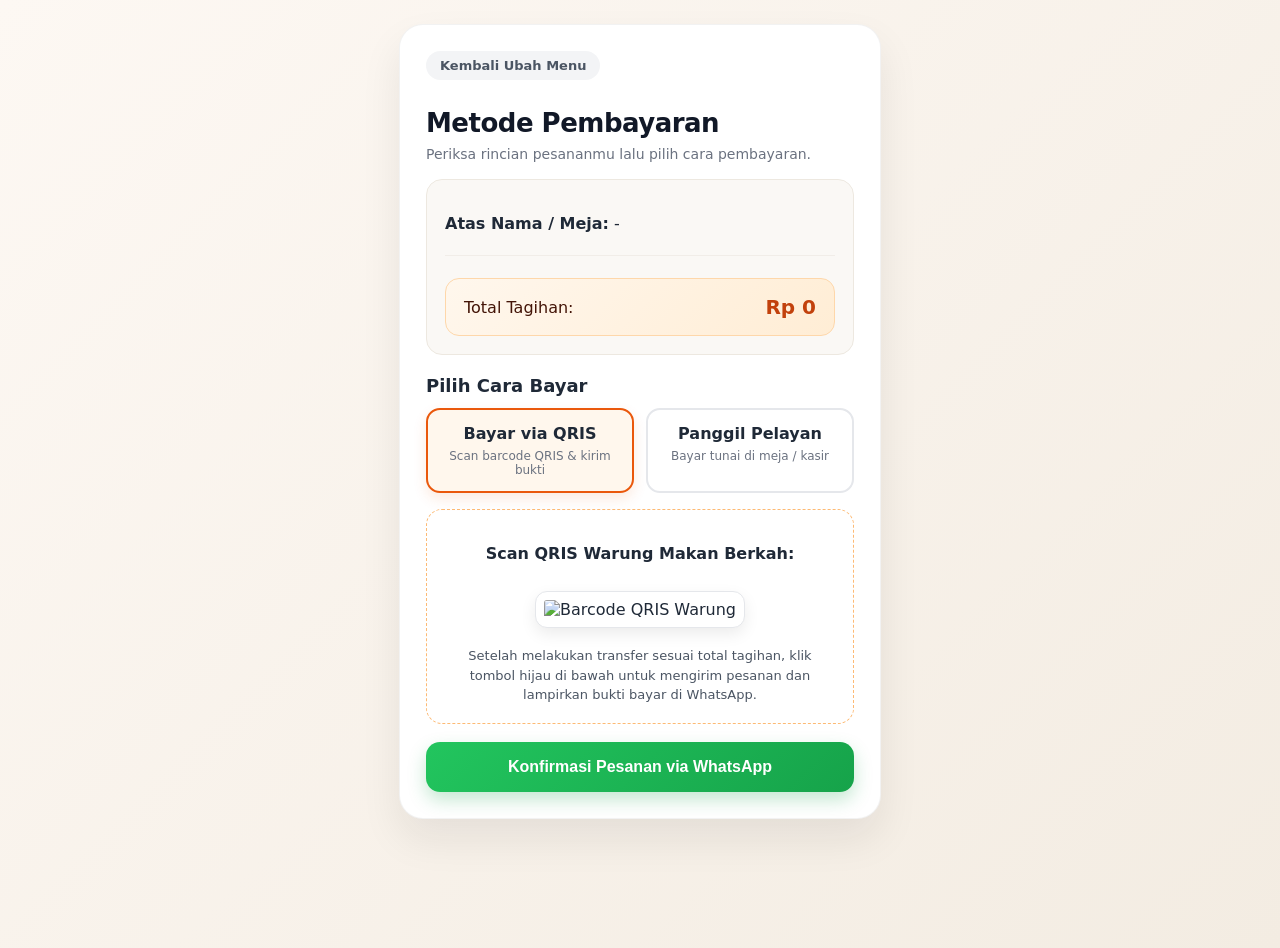
==== Pembayaran.html @ 480a2605 "Add files via upload" ====
<!DOCTYPE html>
<html>
<head>
  <title>Pembayaran - Warung Makan Berkah</title>
  <link rel="stylesheet" href="style.css">
</head>
<body>
  <div class="kartu-warung" style="max-width: 480px;">
    <div class="isi-konten">
      <a href="index.html" class="tombol-kembali">Kembali Ubah Menu</a>
      
      <h1>Metode Pembayaran</h1>
      <p class="deskripsi">Periksa rincian pesananmu lalu pilih cara pembayaran.</p>

      <!-- Ringkasan Pesanan dari Halaman Sebelumnya -->
      <div class="kotak-ringkasan">
        <p><strong>Atas Nama / Meja:</strong> <span id="tampilNama">-</span></p>
        <pre id="tampilRincian" class="teks-rincian"></pre>
        <hr>
        <div class="kotak-total" style="margin: 10px 0 0 0;">
          <span>Total Tagihan:</span>
          <strong id="tampilTotal">Rp 0</strong>
        </div>
      </div>

      <h3>Pilih Cara Bayar</h3>

      <!-- Dua Pilihan Pembayaran -->
      <div class="pilihan-bayar">
        <div id="pilihQris" class="kartu-metode aktif">
          <strong>Bayar via QRIS</strong>
          <p>Scan barcode QRIS & kirim bukti</p>
        </div>

        <div id="pilihPelayan" class="kartu-metode">
          <strong>Panggil Pelayan</strong>
          <p>Bayar tunai di meja / kasir</p>
        </div>
      </div>

      <!-- Tampilan Khusus Jika Memilih QRIS -->
      <div id="kotakQris" class="kotak-info-bayar">
        <p><strong>Scan QRIS Warung Makan Berkah:</strong></p>
        <img src="qris.jpg" alt="Barcode QRIS Warung" class="gambar-qris">
        <p class="catatan-kecil">Setelah melakukan transfer sesuai total tagihan, klik tombol hijau di bawah untuk mengirim pesanan dan lampirkan bukti bayar di WhatsApp.</p>
      </div>

      <!-- Tampilan Khusus Jika Memilih Panggil Pelayan -->
      <div id="kotakPelayan" class="kotak-info-bayar" style="display: none;">
        <p><strong>Panggil Pelayan / Bayar Tunai</strong></p>
        <p class="catatan-kecil">Klik tombol hijau di bawah agar pesananmu langsung masuk ke dapur dan pelayan kami segera menghampiri mejamu untuk pembayaran tunai.</p>
      </div>

      <button id="btnKonfirmasiWa" class="tombol-wa">Konfirmasi Pesanan via WhatsApp</button>
    </div>
  </div>

  <script src="pembayaran.js"></script>
</body>
</html>
---- style.css ----
/* === 1. LATAR BELAKANG & FONT UTAMA === */
body {
  background: linear-gradient(135deg, #fdf8f3 0%, #f3ece2 100%);
  font-family: 'Segoe UI', system-ui, -apple-system, sans-serif;
  color: #1f2937;
  margin: 0;
  padding: 24px 16px;
  min-height: 100vh;
}

/* === 2. WADAH UTAMA (KARTU RESTORAN) === */
.kartu-warung {
  max-width: 840px;
  margin: 0 auto;
  background-color: #ffffff;
  border-radius: 24px;
  overflow: hidden;
  border: 1px solid rgba(0, 0, 0, 0.05);
  box-shadow: 0 20px 40px rgba(28, 25, 23, 0.08);
}

.foto-banner {
  width: 100%;
  height: 210px;
  object-fit: cover;
  display: block;
}

.isi-konten {
  padding: 26px;
}

/* === 3. HEADER & INFO WARUNG === */
.label-buka {
  display: inline-block;
  background-color: #dcfce7;
  color: #15803d;
  font-size: 12px;
  font-weight: 700;
  letter-spacing: 0.3px;
  padding: 6px 14px;
  border-radius: 999px;
  box-shadow: 0 2px 6px rgba(22, 163, 74, 0.15);
}

h1 {
  margin: 14px 0 6px 0;
  font-size: 26px;
  font-weight: 800;
  color: #111827;
  letter-spacing: -0.5px;
}

h3 {
  font-size: 18px;
  color: #1f2937;
  margin: 0 0 12px 0;
}

.deskripsi {
  color: #6b7280;
  font-size: 14px;
  line-height: 1.5;
  margin-top: 0;
}

hr {
  border: none;
  height: 1px;
  background-color: #f1ede8;
  margin: 22px 0;
}

/* === 4. KATEGORI & SUB-KATEGORI === */
.judul-kategori {
  margin: 22px 0 12px 0;
  color: #1f2937;
  font-size: 16px;
  font-weight: 700;
  border-left: 4px solid #ea580c;
  padding-left: 10px;
}

.sub-kategori {
  display: inline-block;
  font-size: 12px;
  font-weight: 700;
  padding: 5px 14px;
  border-radius: 999px;
  margin: 10px 0 12px 0;
}

.sub-cold {
  background-color: #e0f2fe;
  color: #0369a1;
}

.sub-hot {
  background-color: #fee2e2;
  color: #b91c1c;
}

/* === 5. RAK MENU KE SAMPING & CUSTOM SCROLLBAR === */
.wadah-menu-samping {
  display: flex;
  gap: 14px;
  overflow-x: auto;
  padding: 4px 2px 14px 2px;
  scroll-behavior: smooth;
}

/* Mempercantik garis scroll agar tipis dan modern */
.wadah-menu-samping::-webkit-scrollbar {
  height: 6px;
}

.wadah-menu-samping::-webkit-scrollbar-track {
  background: #f5f2ed;
  border-radius: 10px;
}

.wadah-menu-samping::-webkit-scrollbar-thumb {
  background: #d6cfc7;
  border-radius: 10px;
}

.wadah-menu-samping::-webkit-scrollbar-thumb:hover {
  background: #ea580c;
}

/* === 6. KARTU MASING-MASING MENU === */
.baris-menu {
  flex: 0 0 148px;
  display: flex;
  flex-direction: column;
  justify-content: space-between;
  align-items: center;
  text-align: center;
  background-color: #ffffff;
  border: 1.5px solid #ede8e0;
  border-radius: 16px;
  padding: 16px 12px;
  transition: all 0.2s ease;
}

.baris-menu:hover {
  transform: translateY(-4px);
  border-color: #fdba74;
  box-shadow: 0 10px 20px rgba(234, 88, 12, 0.1);
}

.baris-menu strong {
  font-size: 14px;
  color: #1f2937;
  line-height: 1.3;
}

.harga {
  margin: 8px 0 12px 0;
  color: #ea580c;
  font-weight: 800;
  font-size: 14px;
  font-variant-numeric: tabular-nums;
}

.kotak-jumlah {
  width: 68px;
  padding: 8px;
  text-align: center;
  border: 1.5px solid #d1d5db;
  border-radius: 10px;
  font-size: 15px;
  font-weight: 700;
  color: #111827;
  background-color: #f9fafb;
  transition: all 0.2s ease;
}

.kotak-jumlah:focus {
  outline: none;
  border-color: #ea580c;
  background-color: #ffffff;
  box-shadow: 0 0 0 3px rgba(234, 88, 12, 0.15);
}

/* === 7. TOTAL PEMBAYARAN & TOMBOL AKSI === */
.kotak-total {
  display: flex;
  justify-content: space-between;
  align-items: center;
  background: linear-gradient(135deg, #fff7ed 0%, #ffedd5 100%);
  border: 1px solid #fed7aa;
  padding: 16px 18px;
  border-radius: 14px;
  margin: 18px 0;
  font-size: 16px;
  color: #431407;
}

.kotak-total strong {
  font-size: 20px;
  color: #c2410c;
}

.kotak-nama {
  width: 100%;
  padding: 14px 16px;
  box-sizing: border-box;
  border: 1.5px solid #d1d5db;
  border-radius: 12px;
  margin-bottom: 14px;
  font-size: 14px;
  transition: all 0.2s ease;
}

.kotak-nama:focus {
  outline: none;
  border-color: #ea580c;
  box-shadow: 0 0 0 3px rgba(234, 88, 12, 0.15);
}

.tombol-wa {
  width: 100%;
  background: linear-gradient(135deg, #22c55e 0%, #16a34a 100%);
  color: white;
  border: none;
  padding: 16px;
  border-radius: 14px;
  font-size: 16px;
  font-weight: 700;
  cursor: pointer;
  box-shadow: 0 8px 18px rgba(22, 163, 74, 0.25);
  transition: all 0.2s ease;
}

.tombol-wa:hover {
  transform: translateY(-2px);
  box-shadow: 0 12px 22px rgba(22, 163, 74, 0.35);
}

.tombol-wa:active {
  transform: translateY(0);
}

/* === 8. DESAIN HALAMAN PEMBAYARAN (pembayaran.html) === */
.tombol-kembali {
  display: inline-block;
  text-decoration: none;
  color: #4b5563;
  background-color: #f3f4f6;
  padding: 7px 14px;
  border-radius: 999px;
  font-size: 13px;
  font-weight: 600;
  margin-bottom: 14px;
  transition: background-color 0.2s ease;
}

.tombol-kembali:hover {
  background-color: #e5e7eb;
  color: #111827;
}

.kotak-ringkasan {
  background-color: #faf8f5;
  border: 1px solid #ede8e0;
  border-radius: 16px;
  padding: 18px;
  margin-bottom: 20px;
}

.teks-rincian {
  font-family: inherit;
  font-size: 14px;
  line-height: 1.6;
  color: #374151;
  white-space: pre-wrap;
  margin: 10px 0;
}

.pilihan-bayar {
  display: grid;
  grid-template-columns: 1fr 1fr;
  gap: 12px;
  margin-bottom: 16px;
}

.kartu-metode {
  border: 2px solid #e5e7eb;
  border-radius: 14px;
  padding: 14px;
  text-align: center;
  cursor: pointer;
  background-color: #ffffff;
  transition: all 0.2s ease;
}

.kartu-metode:hover {
  border-color: #fdba74;
}

.kartu-metode p {
  margin: 6px 0 0 0;
  font-size: 12px;
  color: #6b7280;
}

.kartu-metode.aktif {
  border-color: #ea580c;
  background-color: #fff7ed;
  box-shadow: 0 6px 14px rgba(234, 88, 12, 0.12);
}

.kotak-info-bayar {
  background-color: #ffffff;
  border: 1.5px dashed #fdba74;
  border-radius: 16px;
  padding: 18px;
  text-align: center;
  margin-bottom: 18px;
}

.gambar-qris {
  width: 220px;
  max-width: 100%;
  border-radius: 12px;
  margin: 12px 0;
  padding: 8px;
  background-color: #ffffff;
  border: 1px solid #e5e7eb;
  box-shadow: 0 6px 16px rgba(0, 0, 0, 0.08);
}

.catatan-kecil {
  font-size: 13px;
  line-height: 1.5;
  color: #4b5563;
  margin: 6px 0 0 0;
}
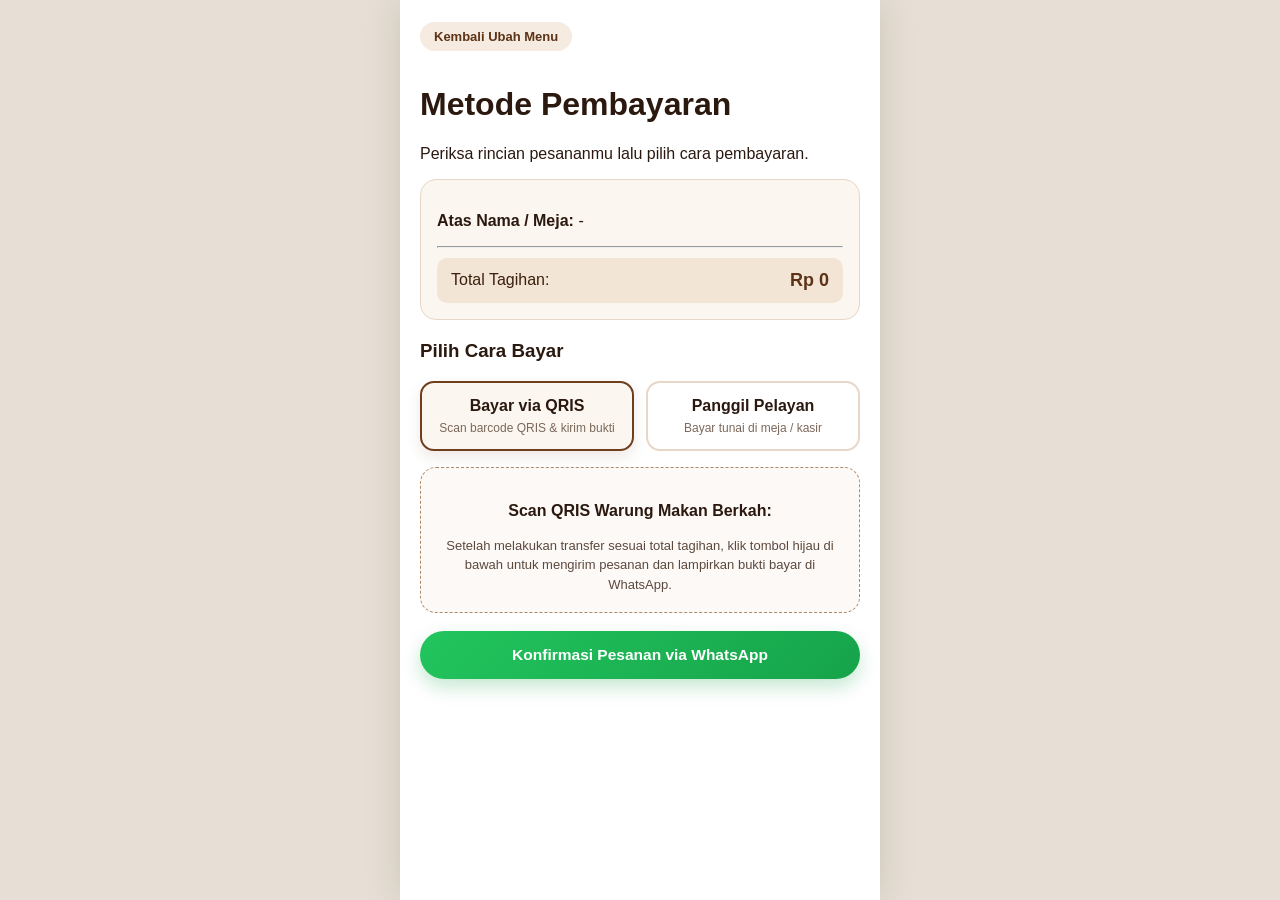
==== commit 7c8d5bd9: "Add files via upload" ====
--- a/Pembayaran.html
+++ b/Pembayaran.html
@@ -41,7 +41,7 @@
       <!-- Tampilan Khusus Jika Memilih QRIS -->
       <div id="kotakQris" class="kotak-info-bayar">
         <p><strong>Scan QRIS Warung Makan Berkah:</strong></p>
-        <img src="qris.jpg" alt="Barcode QRIS Warung" class="gambar-qris">
+        <!-- Tambahkan foto QRIS sebagai qris.jpg di folder proyek untuk menampilkan kode pembayaran. -->
         <p class="catatan-kecil">Setelah melakukan transfer sesuai total tagihan, klik tombol hijau di bawah untuk mengirim pesanan dan lampirkan bukti bayar di WhatsApp.</p>
       </div>
 
--- a/style.css
+++ b/style.css
@@ -1,271 +1,682 @@
-/* === 1. LATAR BELAKANG & FONT UTAMA === */
+/* === RESET & DASAR === */
+* {
+  box-sizing: border-box;
+  -webkit-tap-highlight-color: transparent;
+}
+
+html {
+  scroll-behavior: smooth;
+}
+
 body {
-  background: linear-gradient(135deg, #fdf8f3 0%, #f3ece2 100%);
-  font-family: 'Segoe UI', system-ui, -apple-system, sans-serif;
-  color: #1f2937;
   margin: 0;
-  padding: 24px 16px;
+  padding: 0;
+  background-color: #e7dfd5;
+  font-family: -apple-system, BlinkMacSystemFont, 'Segoe UI', Roboto, Helvetica, Arial, sans-serif;
+  color: #2b1910;
+}
+
+.app-shell {
+  max-width: 480px;
+  margin: 0 auto;
+  background-color: #ffffff;
   min-height: 100vh;
-}
-
-/* === 2. WADAH UTAMA (KARTU RESTORAN) === */
-.kartu-warung {
-  max-width: 840px;
-  margin: 0 auto;
-  background-color: #ffffff;
-  border-radius: 24px;
+  position: relative;
+  box-shadow: 0 0 35px rgba(43, 25, 16, 0.14);
+  padding-bottom: 95px;
+}
+
+/* === 1. HERO BANNER === */
+.hero-banner {
+  position: relative;
+  width: 100%;
+  height: 190px;
+  background-color: #3e2212;
   overflow: hidden;
-  border: 1px solid rgba(0, 0, 0, 0.05);
-  box-shadow: 0 20px 40px rgba(28, 25, 23, 0.08);
-}
-
-.foto-banner {
-  width: 100%;
-  height: 210px;
+}
+
+.hero-img {
+  width: 100%;
+  height: 100%;
   object-fit: cover;
   display: block;
 }
 
-.isi-konten {
-  padding: 26px;
-}
-
-/* === 3. HEADER & INFO WARUNG === */
-.label-buka {
-  display: inline-block;
+.hero-overlay {
+  position: absolute;
+  inset: 0;
+  background: linear-gradient(to bottom, rgba(28, 15, 8, 0.25), rgba(28, 15, 8, 0.55));
+}
+
+/* === 2. FLOATING MERCHANT CARD === */
+.merchant-card {
+  position: relative;
+  margin: -34px 14px 12px 14px;
+  background-color: #ffffff;
+  border-radius: 18px;
+  padding: 16px;
+  box-shadow: 0 8px 24px rgba(43, 25, 16, 0.1);
+  border: 1px solid #f0e6dc;
+}
+
+.merchant-badges {
+  display: flex;
+  justify-content: space-between;
+  align-items: center;
+  margin-bottom: 8px;
+}
+
+.badge-partner {
+  background: linear-gradient(135deg, #6f3e1d, #4a2711);
+  color: #fff8f0;
+  font-size: 11px;
+  font-weight: 700;
+  padding: 4px 10px;
+  border-radius: 6px;
+  letter-spacing: 0.2px;
+}
+
+.badge-open {
   background-color: #dcfce7;
   color: #15803d;
+  font-size: 11px;
+  font-weight: 700;
+  padding: 4px 10px;
+  border-radius: 999px;
+}
+
+.merchant-title {
+  margin: 0 0 4px 0;
+  font-size: 21px;
+  font-weight: 800;
+  color: #2b1910;
+  letter-spacing: -0.3px;
+}
+
+.merchant-subtitle {
+  margin: 0 0 12px 0;
+  font-size: 13px;
+  color: #7c6758;
+}
+
+.merchant-stats {
+  display: flex;
+  align-items: center;
+  justify-content: space-between;
+  background-color: #faf5ef;
+  border: 1px solid #efe4d8;
+  border-radius: 12px;
+  padding: 10px 12px;
+  margin-bottom: 12px;
+}
+
+.stat-item {
+  display: flex;
+  flex-direction: column;
+  align-items: center;
+  flex: 1;
+}
+
+.stat-item strong {
+  font-size: 13px;
+  font-weight: 800;
+  color: #4a2711;
+}
+
+.stat-item span {
+  font-size: 11px;
+  color: #8c7566;
+  margin-top: 2px;
+}
+
+.stat-divider {
+  width: 1px;
+  height: 24px;
+  background-color: #e4d5c7;
+}
+
+/* Search Bar */
+.search-box {
+  display: flex;
+  align-items: center;
+  background-color: #f6f0ea;
+  border: 1.5px solid #e6d8ca;
+  border-radius: 12px;
+  padding: 0 12px;
+  transition: all 0.2s ease;
+}
+
+.search-box:focus-within {
+  background-color: #ffffff;
+  border-color: #6f3e1d;
+  box-shadow: 0 0 0 3px rgba(111, 62, 29, 0.12);
+}
+
+.search-icon {
+  font-size: 14px;
+  margin-right: 8px;
+  opacity: 0.7;
+}
+
+.search-box input {
+  width: 100%;
+  border: none;
+  background: transparent;
+  padding: 10px 0;
+  font-size: 13.5px;
+  color: #2b1910;
+  outline: none;
+}
+
+/* === 3. STICKY TABS === */
+.sticky-tabs {
+  position: sticky;
+  top: 0;
+  z-index: 20;
+  background-color: #ffffff;
+  display: flex;
+  gap: 8px;
+  padding: 10px 16px;
+  overflow-x: auto;
+  border-bottom: 1px solid #efe5db;
+}
+
+.sticky-tabs::-webkit-scrollbar {
+  display: none;
+}
+
+.tab-pill {
+  text-decoration: none;
+  white-space: nowrap;
+  font-size: 13px;
+  font-weight: 700;
+  color: #6f3e1d;
+  background-color: #f8f2ec;
+  border: 1px solid #e6d7c8;
+  padding: 7px 14px;
+  border-radius: 999px;
+  transition: all 0.2s ease;
+}
+
+.tab-pill.active,
+.tab-pill:hover {
+  background-color: #5c3317;
+  color: #ffffff;
+  border-color: #5c3317;
+}
+
+/* === 4. KATEGORI & KARTU MENU (ALA GOFOOD / GACOAN) === */
+.menu-section {
+  padding: 16px 16px 4px 16px;
+  scroll-margin-top: 52px;
+}
+
+.section-header {
+  display: flex;
+  justify-content: space-between;
+  align-items: center;
+  margin-bottom: 6px;
+}
+
+.section-header h2 {
+  margin: 0;
+  font-size: 17px;
+  font-weight: 800;
+  color: #2b1910;
+}
+
+.section-count {
   font-size: 12px;
-  font-weight: 700;
-  letter-spacing: 0.3px;
-  padding: 6px 14px;
-  border-radius: 999px;
-  box-shadow: 0 2px 6px rgba(22, 163, 74, 0.15);
-}
-
-h1 {
-  margin: 14px 0 6px 0;
-  font-size: 26px;
-  font-weight: 800;
-  color: #111827;
-  letter-spacing: -0.5px;
-}
-
-h3 {
-  font-size: 18px;
-  color: #1f2937;
-  margin: 0 0 12px 0;
-}
-
-.deskripsi {
-  color: #6b7280;
-  font-size: 14px;
-  line-height: 1.5;
-  margin-top: 0;
-}
-
-hr {
-  border: none;
-  height: 1px;
-  background-color: #f1ede8;
-  margin: 22px 0;
-}
-
-/* === 4. KATEGORI & SUB-KATEGORI === */
-.judul-kategori {
-  margin: 22px 0 12px 0;
-  color: #1f2937;
-  font-size: 16px;
-  font-weight: 700;
-  border-left: 4px solid #ea580c;
-  padding-left: 10px;
-}
-
-.sub-kategori {
-  display: inline-block;
-  font-size: 12px;
-  font-weight: 700;
-  padding: 5px 14px;
-  border-radius: 999px;
-  margin: 10px 0 12px 0;
-}
-
-.sub-cold {
+  color: #8c7566;
+  font-weight: 600;
+}
+
+.pill-temp {
+  font-size: 11px;
+  font-weight: 700;
+  padding: 3px 10px;
+  border-radius: 999px;
+}
+
+.pill-cold {
   background-color: #e0f2fe;
   color: #0369a1;
 }
 
-.sub-hot {
+.pill-hot {
   background-color: #fee2e2;
   color: #b91c1c;
 }
 
-/* === 5. RAK MENU KE SAMPING & CUSTOM SCROLLBAR === */
-.wadah-menu-samping {
-  display: flex;
+.section-gap {
+  height: 8px;
+  background-color: #f5efe8;
+  border-top: 1px solid #ebe0d4;
+  border-bottom: 1px solid #ebe0d4;
+}
+
+/* Baris Item Menu */
+.food-card {
+  display: flex;
+  justify-content: space-between;
   gap: 14px;
-  overflow-x: auto;
-  padding: 4px 2px 14px 2px;
-  scroll-behavior: smooth;
-}
-
-/* Mempercantik garis scroll agar tipis dan modern */
-.wadah-menu-samping::-webkit-scrollbar {
-  height: 6px;
-}
-
-.wadah-menu-samping::-webkit-scrollbar-track {
-  background: #f5f2ed;
-  border-radius: 10px;
-}
-
-.wadah-menu-samping::-webkit-scrollbar-thumb {
-  background: #d6cfc7;
-  border-radius: 10px;
-}
-
-.wadah-menu-samping::-webkit-scrollbar-thumb:hover {
-  background: #ea580c;
-}
-
-/* === 6. KARTU MASING-MASING MENU === */
-.baris-menu {
-  flex: 0 0 148px;
+  padding: 16px 0;
+  border-bottom: 1px solid #f2e9e0;
+}
+
+.food-card:last-child {
+  border-bottom: none;
+}
+
+.food-info {
+  flex: 1;
   display: flex;
   flex-direction: column;
   justify-content: space-between;
-  align-items: center;
+}
+
+.badge-laris {
+  display: inline-block;
+  width: fit-content;
+  background-color: #fef3c7;
+  color: #92400e;
+  font-size: 10.5px;
+  font-weight: 800;
+  padding: 2px 8px;
+  border-radius: 5px;
+  margin-bottom: 5px;
+}
+
+.food-name {
+  margin: 0 0 4px 0;
+  font-size: 15.5px;
+  font-weight: 700;
+  color: #2b1910;
+  line-height: 1.3;
+}
+
+.food-desc {
+  margin: 0 0 10px 0;
+  font-size: 12.5px;
+  color: #8c7566;
+  line-height: 1.4;
+}
+
+.food-price {
+  font-size: 15px;
+  font-weight: 800;
+  color: #4a2711;
+}
+
+/* Tombol Catatan Kecil saat item terpilih */
+.note-trigger {
+  margin-top: 8px;
+  display: inline-flex;
+  align-items: center;
+  gap: 5px;
+  background-color: #faf5ef;
+  border: 1px dashed #b08968;
+  color: #5c3317;
+  font-size: 12px;
+  font-weight: 600;
+  padding: 5px 10px;
+  border-radius: 8px;
+  cursor: pointer;
+  width: fit-content;
+}
+
+.note-input-inline {
+  margin-top: 8px;
+  width: 100%;
+  padding: 7px 10px;
+  font-size: 12.5px;
+  border: 1.5px solid #8b5329;
+  border-radius: 8px;
+  background-color: #fffcf8;
+  color: #2b1910;
+  outline: none;
+}
+
+/* Kolom Kanan: Foto + Tombol Tambah Menumpuk */
+.food-media {
+  position: relative;
+  width: 104px;
+  flex-shrink: 0;
+  display: flex;
+  flex-direction: column;
+  align-items: center;
+}
+
+.food-thumb {
+  width: 104px;
+  height: 104px;
+  object-fit: cover;
+  border-radius: 14px;
+  border: 1px solid #ede2d6;
+  background-color: #f5efe8;
+}
+
+.action-slot {
+  margin-top: -16px;
+  z-index: 2;
+}
+
+.btn-add-pill {
+  background-color: #ffffff;
+  color: #5c3317;
+  border: 1.5px solid #6f3e1d;
+  border-radius: 999px;
+  padding: 6px 18px;
+  font-size: 13px;
+  font-weight: 800;
+  cursor: pointer;
+  box-shadow: 0 4px 10px rgba(43, 25, 16, 0.14);
+  transition: all 0.15s ease;
+}
+
+.btn-add-pill:hover {
+  background-color: #5c3317;
+  color: #ffffff;
+}
+
+.qty-pill {
+  display: flex;
+  align-items: center;
+  gap: 10px;
+  background-color: #5c3317;
+  color: #ffffff;
+  border-radius: 999px;
+  padding: 4px 8px;
+  box-shadow: 0 4px 12px rgba(92, 51, 23, 0.3);
+}
+
+.qty-pill button {
+  width: 24px;
+  height: 24px;
+  border-radius: 50%;
+  border: none;
+  background-color: rgba(255, 255, 255, 0.2);
+  color: #ffffff;
+  font-size: 16px;
+  font-weight: 800;
+  cursor: pointer;
+  display: flex;
+  align-items: center;
+  justify-content: center;
+}
+
+.qty-pill span {
+  font-size: 13.5px;
+  font-weight: 800;
+  min-width: 14px;
   text-align: center;
-  background-color: #ffffff;
-  border: 1.5px solid #ede8e0;
-  border-radius: 16px;
-  padding: 16px 12px;
-  transition: all 0.2s ease;
-}
-
-.baris-menu:hover {
-  transform: translateY(-4px);
-  border-color: #fdba74;
-  box-shadow: 0 10px 20px rgba(234, 88, 12, 0.1);
-}
-
-.baris-menu strong {
+}
+
+.empty-state {
+  text-align: center;
+  padding: 40px 20px;
+  color: #8c7566;
   font-size: 14px;
-  color: #1f2937;
-  line-height: 1.3;
-}
-
-.harga {
-  margin: 8px 0 12px 0;
-  color: #ea580c;
-  font-weight: 800;
+}
+
+/* === 5. FLOATING CART BAR === */
+.floating-cart-wrap {
+  position: fixed;
+  bottom: 16px;
+  left: 50%;
+  transform: translateX(-50%);
+  width: calc(100% - 28px);
+  max-width: 452px;
+  z-index: 30;
+}
+
+.floating-cart-btn {
+  width: 100%;
+  background: linear-gradient(135deg, #6f3e1d 0%, #43220d 100%);
+  color: #ffffff;
+  border: none;
+  border-radius: 999px;
+  padding: 12px 18px;
+  display: flex;
+  justify-content: space-between;
+  align-items: center;
+  cursor: pointer;
+  box-shadow: 0 10px 25px rgba(67, 34, 13, 0.38);
+}
+
+.cart-left {
+  display: flex;
+  align-items: center;
+  gap: 12px;
+}
+
+.cart-qty-badge {
+  background-color: #ffffff;
+  color: #43220d;
+  font-size: 13px;
+  font-weight: 800;
+  width: 28px;
+  height: 28px;
+  border-radius: 50%;
+  display: flex;
+  align-items: center;
+  justify-content: center;
+}
+
+.cart-text-group {
+  display: flex;
+  flex-direction: column;
+  text-align: left;
+}
+
+.cart-text-group strong {
   font-size: 14px;
-  font-variant-numeric: tabular-nums;
-}
-
-.kotak-jumlah {
-  width: 68px;
-  padding: 8px;
-  text-align: center;
-  border: 1.5px solid #d1d5db;
-  border-radius: 10px;
+  font-weight: 800;
+}
+
+.cart-text-group span {
+  font-size: 11px;
+  color: #ebd9c8;
+}
+
+.cart-right {
+  display: flex;
+  align-items: center;
+  gap: 8px;
+}
+
+.cart-right strong {
+  font-size: 15.5px;
+  font-weight: 800;
+}
+
+.cart-arrow {
+  font-size: 20px;
+  font-weight: 700;
+}
+
+/* === 6. BOTTOM SHEET KONFIRMASI PESANAN === */
+.sheet-backdrop {
+  position: fixed;
+  inset: 0;
+  background-color: rgba(24, 13, 7, 0.55);
+  z-index: 40;
+}
+
+.order-sheet {
+  position: fixed;
+  bottom: -100%;
+  left: 50%;
+  transform: translateX(-50%);
+  width: 100%;
+  max-width: 480px;
+  background-color: #ffffff;
+  border-radius: 24px 24px 0 0;
+  z-index: 50;
+  transition: bottom 0.3s ease;
+  max-height: 85vh;
+  display: flex;
+  flex-direction: column;
+  box-shadow: 0 -10px 30px rgba(0, 0, 0, 0.25);
+}
+
+.order-sheet.open {
+  bottom: 0;
+}
+
+.sheet-handle {
+  width: 42px;
+  height: 5px;
+  background-color: #dfd3c7;
+  border-radius: 999px;
+  margin: 10px auto 4px auto;
+}
+
+.sheet-header {
+  display: flex;
+  justify-content: space-between;
+  align-items: center;
+  padding: 10px 20px 14px 20px;
+  border-bottom: 1px solid #f0e6dc;
+}
+
+.sheet-header h3 {
+  margin: 0;
+  font-size: 17px;
+  font-weight: 800;
+  color: #2b1910;
+}
+
+.btn-close-sheet {
+  background-color: #f5ede4;
+  border: none;
+  width: 30px;
+  height: 30px;
+  border-radius: 50%;
+  font-size: 14px;
+  font-weight: 700;
+  color: #5c3317;
+  cursor: pointer;
+}
+
+.sheet-body {
+  padding: 16px 20px;
+  overflow-y: auto;
+}
+
+.sheet-item-row {
+  display: flex;
+  justify-content: space-between;
+  align-items: flex-start;
+  padding: 10px 0;
+  border-bottom: 1px solid #f5ede4;
+}
+
+.sheet-item-row strong {
+  font-size: 14px;
+  color: #2b1910;
+}
+
+.sheet-item-note {
+  display: block;
+  font-size: 12px;
+  color: #8b5329;
+  font-style: italic;
+  margin-top: 2px;
+}
+
+.sheet-form {
+  margin-top: 16px;
+}
+
+.sheet-form label {
+  display: block;
+  font-size: 13.5px;
+  font-weight: 700;
+  color: #3b1f0e;
+  margin-bottom: 8px;
+}
+
+.wajib {
+  color: #dc2626;
+}
+
+.sheet-form input {
+  width: 100%;
+  padding: 13px 14px;
+  border: 1.5px solid #d6c3b1;
+  border-radius: 12px;
+  font-size: 14px;
+  outline: none;
+  background-color: #fcf9f6;
+}
+
+.sheet-form input:focus {
+  border-color: #6f3e1d;
+  background-color: #ffffff;
+}
+
+.sheet-footer {
+  padding: 14px 20px 20px 20px;
+  border-top: 1px solid #f0e6dc;
+  background-color: #ffffff;
+}
+
+.sheet-total-row {
+  display: flex;
+  justify-content: space-between;
+  align-items: center;
+  margin-bottom: 12px;
+  font-size: 14.5px;
+}
+
+.sheet-total-row strong {
+  font-size: 19px;
+  color: #4a2711;
+}
+
+.btn-primary-brown {
+  width: 100%;
+  background: linear-gradient(135deg, #6f3e1d 0%, #43220d 100%);
+  color: #ffffff;
+  border: none;
+  padding: 15px;
+  border-radius: 999px;
   font-size: 15px;
   font-weight: 700;
-  color: #111827;
-  background-color: #f9fafb;
-  transition: all 0.2s ease;
-}
-
-.kotak-jumlah:focus {
-  outline: none;
-  border-color: #ea580c;
-  background-color: #ffffff;
-  box-shadow: 0 0 0 3px rgba(234, 88, 12, 0.15);
-}
-
-/* === 7. TOTAL PEMBAYARAN & TOMBOL AKSI === */
-.kotak-total {
-  display: flex;
-  justify-content: space-between;
-  align-items: center;
-  background: linear-gradient(135deg, #fff7ed 0%, #ffedd5 100%);
-  border: 1px solid #fed7aa;
-  padding: 16px 18px;
-  border-radius: 14px;
-  margin: 18px 0;
-  font-size: 16px;
-  color: #431407;
-}
-
-.kotak-total strong {
-  font-size: 20px;
-  color: #c2410c;
-}
-
-.kotak-nama {
-  width: 100%;
-  padding: 14px 16px;
-  box-sizing: border-box;
-  border: 1.5px solid #d1d5db;
-  border-radius: 12px;
-  margin-bottom: 14px;
-  font-size: 14px;
-  transition: all 0.2s ease;
-}
-
-.kotak-nama:focus {
-  outline: none;
-  border-color: #ea580c;
-  box-shadow: 0 0 0 3px rgba(234, 88, 12, 0.15);
-}
-
-.tombol-wa {
-  width: 100%;
-  background: linear-gradient(135deg, #22c55e 0%, #16a34a 100%);
-  color: white;
-  border: none;
-  padding: 16px;
-  border-radius: 14px;
-  font-size: 16px;
-  font-weight: 700;
   cursor: pointer;
-  box-shadow: 0 8px 18px rgba(22, 163, 74, 0.25);
-  transition: all 0.2s ease;
-}
-
-.tombol-wa:hover {
-  transform: translateY(-2px);
-  box-shadow: 0 12px 22px rgba(22, 163, 74, 0.35);
-}
-
-.tombol-wa:active {
-  transform: translateY(0);
-}
-
-/* === 8. DESAIN HALAMAN PEMBAYARAN (pembayaran.html) === */
+}
+
+/* === 7. HALAMAN PEMBAYARAN (pembayaran.html) SERASI COKLAT === */
+.kartu-warung {
+  max-width: 480px;
+  margin: 0 auto;
+  background-color: #ffffff;
+  min-height: 100vh;
+  box-shadow: 0 0 35px rgba(43, 25, 16, 0.14);
+}
+
+.isi-konten {
+  padding: 22px 20px;
+}
+
 .tombol-kembali {
   display: inline-block;
   text-decoration: none;
-  color: #4b5563;
-  background-color: #f3f4f6;
+  color: #5c3317;
+  background-color: #f5ebe0;
   padding: 7px 14px;
   border-radius: 999px;
   font-size: 13px;
-  font-weight: 600;
+  font-weight: 700;
   margin-bottom: 14px;
-  transition: background-color 0.2s ease;
-}
-
-.tombol-kembali:hover {
-  background-color: #e5e7eb;
-  color: #111827;
 }
 
 .kotak-ringkasan {
-  background-color: #faf8f5;
-  border: 1px solid #ede8e0;
+  background-color: #fbf6f0;
+  border: 1px solid #e6d7c8;
   border-radius: 16px;
-  padding: 18px;
+  padding: 16px;
   margin-bottom: 20px;
 }
 
@@ -273,9 +684,24 @@
   font-family: inherit;
   font-size: 14px;
   line-height: 1.6;
-  color: #374151;
+  color: #3b1f0e;
   white-space: pre-wrap;
   margin: 10px 0;
+}
+
+.kotak-total {
+  display: flex;
+  justify-content: space-between;
+  align-items: center;
+  background-color: #f3e5d5;
+  padding: 12px 14px;
+  border-radius: 10px;
+  color: #3b1f0e;
+}
+
+.kotak-total strong {
+  font-size: 18px;
+  color: #5c3317;
 }
 
 .pilihan-bayar {
@@ -286,34 +712,29 @@
 }
 
 .kartu-metode {
-  border: 2px solid #e5e7eb;
+  border: 2px solid #e6d7c8;
   border-radius: 14px;
   padding: 14px;
   text-align: center;
   cursor: pointer;
   background-color: #ffffff;
-  transition: all 0.2s ease;
-}
-
-.kartu-metode:hover {
-  border-color: #fdba74;
 }
 
 .kartu-metode p {
   margin: 6px 0 0 0;
   font-size: 12px;
-  color: #6b7280;
+  color: #7c685a;
 }
 
 .kartu-metode.aktif {
-  border-color: #ea580c;
-  background-color: #fff7ed;
-  box-shadow: 0 6px 14px rgba(234, 88, 12, 0.12);
+  border-color: #6f3e1d;
+  background-color: #fbf6f0;
+  box-shadow: 0 6px 14px rgba(111, 62, 29, 0.12);
 }
 
 .kotak-info-bayar {
-  background-color: #ffffff;
-  border: 1.5px dashed #fdba74;
+  background-color: #fcf9f6;
+  border: 1.5px dashed #b08968;
   border-radius: 16px;
   padding: 18px;
   text-align: center;
@@ -327,13 +748,25 @@
   margin: 12px 0;
   padding: 8px;
   background-color: #ffffff;
-  border: 1px solid #e5e7eb;
-  box-shadow: 0 6px 16px rgba(0, 0, 0, 0.08);
+  border: 1px solid #e6d7c8;
 }
 
 .catatan-kecil {
   font-size: 13px;
   line-height: 1.5;
-  color: #4b5563;
+  color: #5c493e;
   margin: 6px 0 0 0;
+}
+
+.tombol-wa {
+  width: 100%;
+  background: linear-gradient(135deg, #22c55e 0%, #16a34a 100%);
+  color: #ffffff;
+  border: none;
+  padding: 15px;
+  border-radius: 999px;
+  font-size: 15.5px;
+  font-weight: 700;
+  cursor: pointer;
+  box-shadow: 0 8px 18px rgba(22, 163, 74, 0.25);
 }
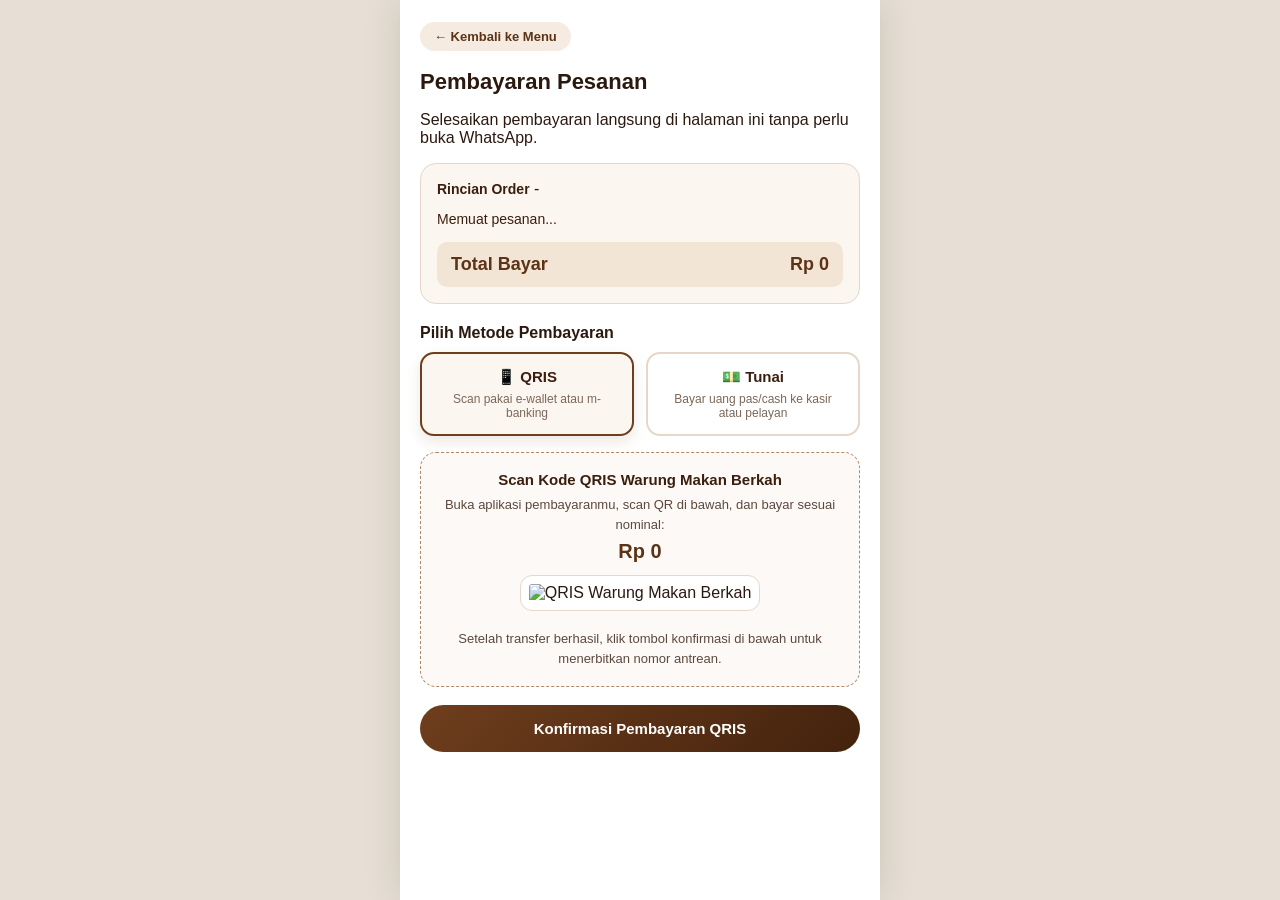
==== commit a2289e92: "Add files via upload" ====
--- a/Pembayaran.html
+++ b/Pembayaran.html
@@ -1,57 +1,99 @@
 <!DOCTYPE html>
-<html>
+<html lang="id">
 <head>
-  <title>Pembayaran - Warung Makan Berkah</title>
+  <meta charset="UTF-8">
+  <meta name="viewport" content="width=device-width, initial-scale=1.0">
+  <title>Pembayaran — Warung Makan Berkah</title>
   <link rel="stylesheet" href="style.css">
 </head>
 <body>
-  <div class="kartu-warung" style="max-width: 480px;">
+  <div class="kartu-warung">
     <div class="isi-konten">
-      <a href="index.html" class="tombol-kembali">Kembali Ubah Menu</a>
-      
-      <h1>Metode Pembayaran</h1>
-      <p class="deskripsi">Periksa rincian pesananmu lalu pilih cara pembayaran.</p>
+      <a href="index.html" class="tombol-kembali">← Kembali ke Menu</a>
 
-      <!-- Ringkasan Pesanan dari Halaman Sebelumnya -->
+      <h1 style="margin: 4px 0 6px 0; font-size: 22px;">Pembayaran Pesanan</h1>
+      <p class="deskripsi">Selesaikan pembayaran langsung di halaman ini tanpa perlu buka WhatsApp.</p>
+
+      <!-- Ringkasan Pesanan -->
       <div class="kotak-ringkasan">
-        <p><strong>Atas Nama / Meja:</strong> <span id="tampilNama">-</span></p>
-        <pre id="tampilRincian" class="teks-rincian"></pre>
-        <hr>
-        <div class="kotak-total" style="margin: 10px 0 0 0;">
-          <span>Total Tagihan:</span>
-          <strong id="tampilTotal">Rp 0</strong>
+        <div class="baris-status" style="margin-bottom: 8px;">
+          <strong style="font-size: 14px; color: #3b1f0e;">Rincian Order</strong>
+          <span id="labelPemesan" class="label-pesan">-</span>
+        </div>
+        <pre id="teksRincian" class="teks-rincian">Memuat pesanan...</pre>
+        <div class="kotak-total" style="margin-top: 12px;">
+          <span><strong>Total Bayar</strong></span>
+          <strong id="totalAkhir">Rp 0</strong>
         </div>
       </div>
 
-      <h3>Pilih Cara Bayar</h3>
+      <!-- Area Pemilihan Metode Bayar -->
+      <div id="areaPilihMetode">
+        <h3 style="font-size: 16px; margin: 0 0 10px 0;">Pilih Metode Pembayaran</h3>
 
-      <!-- Dua Pilihan Pembayaran -->
-      <div class="pilihan-bayar">
-        <div id="pilihQris" class="kartu-metode aktif">
-          <strong>Bayar via QRIS</strong>
-          <p>Scan barcode QRIS & kirim bukti</p>
+        <div class="pilihan-bayar">
+          <div id="kartuQris" class="kartu-metode aktif" onclick="pilihMetode('qris')">
+            <strong style="font-size: 15px; color: #3b1f0e;">📱 QRIS</strong>
+            <p>Scan pakai e-wallet atau m-banking</p>
+          </div>
+          <div id="kartuTunai" class="kartu-metode" onclick="pilihMetode('tunai')">
+            <strong style="font-size: 15px; color: #3b1f0e;">💵 Tunai</strong>
+            <p>Bayar uang pas/cash ke kasir atau pelayan</p>
+          </div>
         </div>
 
-        <div id="pilihPelayan" class="kartu-metode">
-          <strong>Panggil Pelayan</strong>
-          <p>Bayar tunai di meja / kasir</p>
+        <!-- Panel QRIS -->
+        <div id="panelQris" class="kotak-info-bayar">
+          <strong style="font-size: 15px; color: #3b1f0e;">Scan Kode QRIS Warung Makan Berkah</strong>
+          <p class="catatan-kecil">Buka aplikasi pembayaranmu, scan QR di bawah, dan bayar sesuai nominal:</p>
+          <strong id="nominalQris" style="display: block; font-size: 20px; color: #5c3317; margin-top: 6px;">Rp 0</strong>
+          <img src="qris.jpg" alt="QRIS Warung Makan Berkah" class="gambar-qris">
+          <p class="catatan-kecil">Setelah transfer berhasil, klik tombol konfirmasi di bawah untuk menerbitkan nomor antrean.</p>
         </div>
+
+        <!-- Panel Tunai -->
+        <div id="panelTunai" class="kotak-info-bayar" style="display: none;">
+          <strong style="font-size: 15px; color: #3b1f0e;">Pembayaran Tunai (Cash)</strong>
+          <p class="catatan-kecil">Siapkan uang tunai sebesar <strong id="nominalTunai">Rp 0</strong> dan tunjukkan nomor antrean pesananmu ke kasir atau pelayan.</p>
+        </div>
+
+        <button type="button" id="btnKonfirmasiWeb" class="btn-primary-brown" onclick="selesaikanPesananWeb()">
+          Konfirmasi Pembayaran QRIS
+        </button>
       </div>
 
-      <!-- Tampilan Khusus Jika Memilih QRIS -->
-      <div id="kotakQris" class="kotak-info-bayar">
-        <p><strong>Scan QRIS Warung Makan Berkah:</strong></p>
-        <!-- Tambahkan foto QRIS sebagai qris.jpg di folder proyek untuk menampilkan kode pembayaran. -->
-        <p class="catatan-kecil">Setelah melakukan transfer sesuai total tagihan, klik tombol hijau di bawah untuk mengirim pesanan dan lampirkan bukti bayar di WhatsApp.</p>
+      <!-- Area Struk / Bukti Pesanan Langsung di Web (Muncul Setelah Dikonfirmasi) -->
+      <div id="areaStruk" class="kotak-struk" style="display: none;">
+        <div class="struk-badge">✓ PESANAN TERCATAT</div>
+        <h2 style="margin: 8px 0 4px 0; font-size: 20px; color: #2b1910;">Struk Digital Warung</h2>
+        <p class="catatan-kecil" style="margin-bottom: 12px;">Tunjukkan layar ini ke kasir/pelayan jika diperlukan.</p>
+
+        <div class="kotak-antrean">
+          <span>Nomor Antrean</span>
+          <strong id="nomorAntrean">-</strong>
+        </div>
+
+        <div class="struk-meta">
+          <div><span>Pemesan / Meja:</span> <strong id="strukNama">-</strong></div>
+          <div><span>Metode Bayar:</span> <strong id="strukMetode">-</strong></div>
+          <div><span>Status:</span> <strong id="strukStatus">-</strong></div>
+          <div><span>Waktu:</span> <strong id="strukWaktu">-</strong></div>
+        </div>
+
+        <pre id="strukRincian" class="teks-rincian" style="background: #ffffff; padding: 12px; border-radius: 10px; border: 1px solid #e6d7c8;"></pre>
+
+        <div class="kotak-total" style="margin: 12px 0 16px 0;">
+          <span><strong>Total Tagihan</strong></span>
+          <strong id="strukTotal">Rp 0</strong>
+        </div>
+
+        <button type="button" class="btn-primary-brown" onclick="window.print()" style="margin-bottom: 10px;">
+          Simpan / Cetak Struk (PDF)
+        </button>
+        <button type="button" class="btn-secondary-brown" onclick="pesanLagi()">
+          Buat Pesanan Baru
+        </button>
       </div>
-
-      <!-- Tampilan Khusus Jika Memilih Panggil Pelayan -->
-      <div id="kotakPelayan" class="kotak-info-bayar" style="display: none;">
-        <p><strong>Panggil Pelayan / Bayar Tunai</strong></p>
-        <p class="catatan-kecil">Klik tombol hijau di bawah agar pesananmu langsung masuk ke dapur dan pelayan kami segera menghampiri mejamu untuk pembayaran tunai.</p>
-      </div>
-
-      <button id="btnKonfirmasiWa" class="tombol-wa">Konfirmasi Pesanan via WhatsApp</button>
     </div>
   </div>
 
--- a/style.css
+++ b/style.css
@@ -769,4 +769,268 @@
   font-weight: 700;
   cursor: pointer;
   box-shadow: 0 8px 18px rgba(22, 163, 74, 0.25);
+}
+/* === STRUK DIGITAL LANGSUNG DI WEB === */
+.kotak-struk {
+  background-color: #fbf6f0;
+  border: 1.5px solid #d6c3b1;
+  border-radius: 18px;
+  padding: 20px 16px;
+  text-align: center;
+}
+
+.struk-badge {
+  display: inline-block;
+  background-color: #dcfce7;
+  color: #15803d;
+  font-size: 11.5px;
+  font-weight: 800;
+  padding: 5px 12px;
+  border-radius: 999px;
+}
+
+.kotak-antrean {
+  background-color: #ffffff;
+  border: 1.5px dashed #6f3e1d;
+  border-radius: 14px;
+  padding: 12px;
+  margin: 12px 0;
+  display: flex;
+  flex-direction: column;
+  gap: 4px;
+}
+
+.kotak-antrean span {
+  font-size: 12px;
+  color: #7c685a;
+  font-weight: 600;
+}
+
+.kotak-antrean strong {
+  font-size: 22px;
+  font-weight: 800;
+  color: #43220d;
+  letter-spacing: 0.5px;
+}
+
+.struk-meta {
+  text-align: left;
+  font-size: 13px;
+  background-color: #ffffff;
+  border: 1px solid #ede2d6;
+  border-radius: 12px;
+  padding: 12px;
+  margin-bottom: 12px;
+  display: flex;
+  flex-direction: column;
+  gap: 6px;
+}
+
+.struk-meta > div {
+  display: flex;
+  justify-content: space-between;
+  gap: 10px;
+}
+
+.struk-meta span {
+  color: #7c685a;
+}
+
+.struk-meta strong {
+  color: #2b1910;
+  text-align: right;
+}
+
+.btn-secondary-brown {
+  width: 100%;
+  background-color: #f5ebe0;
+  color: #4e2a14;
+  border: 1.5px solid #d6c3b1;
+  padding: 13px;
+  border-radius: 999px;
+  font-size: 14.5px;
+  font-weight: 700;
+  cursor: pointer;
+}
+
+@media print {
+  body {
+    background-color: #ffffff;
+  }
+  .tombol-kembali,
+  .btn-primary-brown,
+  .btn-secondary-brown {
+    display: none !important;
+  }
+}
+/* === PANEL KASIR (kasir.html) === */
+.kasir-shell {
+  max-width: 560px;
+}
+
+.kasir-topbar {
+  display: flex;
+  justify-content: space-between;
+  align-items: center;
+}
+
+.kasir-stats {
+  display: grid;
+  grid-template-columns: 1fr 1fr;
+  gap: 12px;
+  margin-bottom: 14px;
+}
+
+.kasir-stat-box {
+  background-color: #fbf6f0;
+  border: 1px solid #e6d7c8;
+  border-radius: 14px;
+  padding: 12px 14px;
+  display: flex;
+  flex-direction: column;
+  gap: 4px;
+}
+
+.kasir-stat-box span {
+  font-size: 12px;
+  color: #7c685a;
+}
+
+.kasir-stat-box strong {
+  font-size: 18px;
+  color: #43220d;
+}
+
+.kasir-filter {
+  display: flex;
+  gap: 8px;
+  margin-bottom: 14px;
+}
+
+.filter-btn {
+  flex: 1;
+  padding: 9px 10px;
+  border-radius: 999px;
+  border: 1.5px solid #d6c3b1;
+  background-color: #ffffff;
+  color: #5c3317;
+  font-size: 12.5px;
+  font-weight: 700;
+  cursor: pointer;
+}
+
+.filter-btn.aktif {
+  background-color: #5c3317;
+  color: #ffffff;
+  border-color: #5c3317;
+}
+
+.kasir-list {
+  display: flex;
+  flex-direction: column;
+  gap: 12px;
+}
+
+.order-card {
+  background-color: #fcf9f6;
+  border: 1.5px solid #e6d7c8;
+  border-radius: 16px;
+  padding: 14px;
+}
+
+.order-card.order-selesai {
+  opacity: 0.72;
+  background-color: #f6f3ef;
+}
+
+.order-card-top {
+  display: flex;
+  justify-content: space-between;
+  align-items: flex-start;
+  gap: 10px;
+}
+
+.order-antrean {
+  display: block;
+  font-size: 12px;
+  font-weight: 800;
+  color: #8b5329;
+}
+
+.order-nama {
+  font-size: 16px;
+  color: #2b1910;
+}
+
+.order-metode {
+  background-color: #f3e5d5;
+  color: #43220d;
+  font-size: 11.5px;
+  font-weight: 800;
+  padding: 4px 10px;
+  border-radius: 999px;
+  white-space: nowrap;
+}
+
+.order-waktu {
+  font-size: 12px;
+  color: #7c685a;
+  margin-top: 6px;
+}
+
+.order-rincian {
+  font-family: inherit;
+  font-size: 13px;
+  line-height: 1.5;
+  color: #2b1910;
+  background-color: #ffffff;
+  border: 1px solid #ede2d6;
+  border-radius: 10px;
+  padding: 10px;
+  margin: 10px 0;
+  white-space: pre-wrap;
+}
+
+.order-card-bottom {
+  display: flex;
+  justify-content: space-between;
+  align-items: center;
+  gap: 10px;
+  flex-wrap: wrap;
+}
+
+.order-total {
+  font-size: 16px;
+  color: #43220d;
+}
+
+.order-btns {
+  display: flex;
+  gap: 8px;
+}
+
+.btn-selesai-mini {
+  background-color: #5c3317;
+  color: #ffffff;
+  border: none;
+  padding: 7px 12px;
+  border-radius: 999px;
+  font-size: 12px;
+  font-weight: 700;
+  cursor: pointer;
+}
+
+.btn-hapus-mini {
+  background-color: #f5ebe0;
+  color: #6f3e1d;
+  border: 1px solid #d6c3b1;
+  padding: 7px 12px;
+  border-radius: 999px;
+  font-size: 12px;
+  font-weight: 700;
+  cursor: pointer;
+}
+
+.kasir-actions-bawah {
+  margin-top: 20px;
 }
